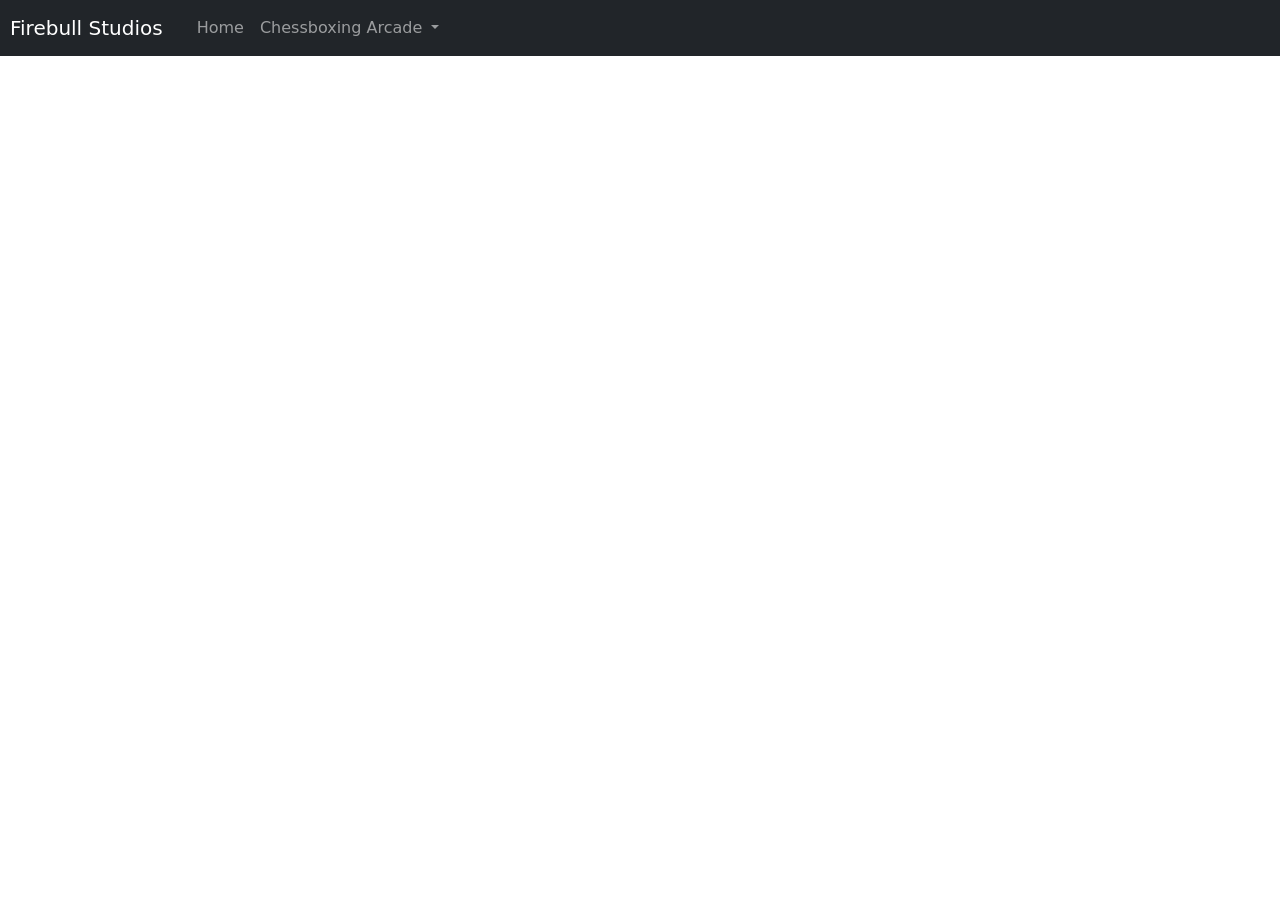
==== chessBoxingArcadePrivacyPolicy.html @ cf8c2b24 "Add empty privacy policy page" ====
<!doctype html>
<html lang="en">
<head>
  <meta charset="utf-8">
  <meta name="viewport" content="width=device-width, initial-scale=1">
  <title>Chessboxing Arcade Privacy Policy</title>
  <link href="https://cdn.jsdelivr.net/npm/bootstrap@5.2.3/dist/css/bootstrap.min.css" rel="stylesheet">
</head>
<body class="fade-in">
  <div id="navbar-container"></div>
  <script src="js/nav.js"></script>
  <script src="https://cdn.jsdelivr.net/npm/bootstrap@5.2.3/dist/js/bootstrap.bundle.min.js"></script>
</body>
</html>
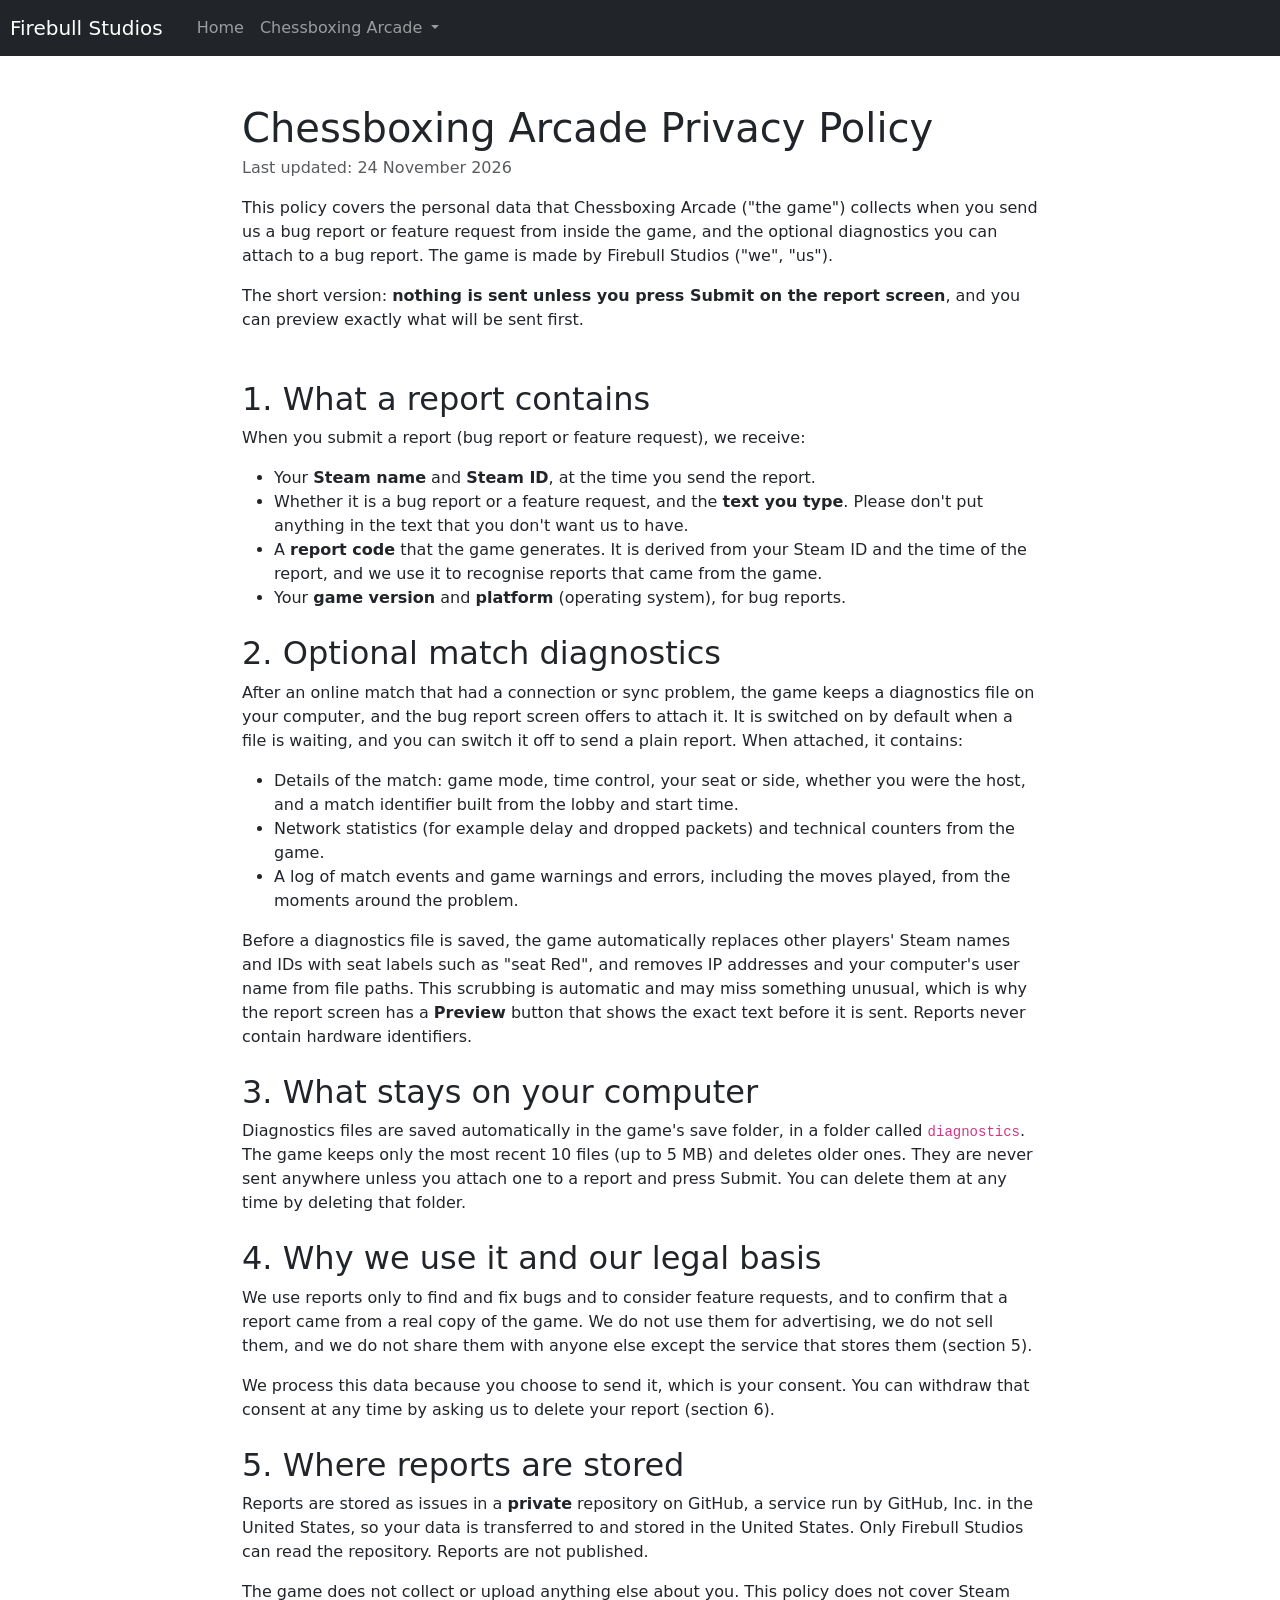
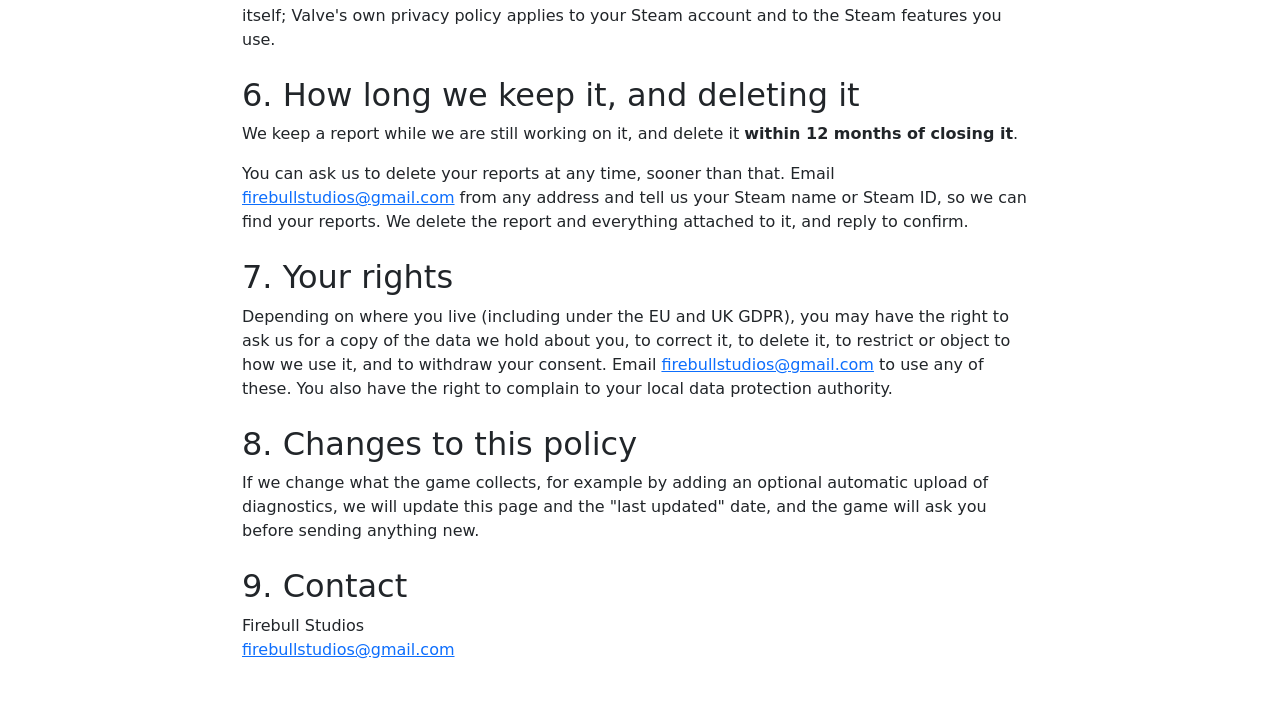
==== commit ccc8031a: "add privacy policy" ====
--- a/chessBoxingArcadePrivacyPolicy.html
+++ b/chessBoxingArcadePrivacyPolicy.html
@@ -8,6 +8,114 @@
 </head>
 <body class="fade-in">
   <div id="navbar-container"></div>
+
+  <main class="container my-5" style="max-width: 820px;">
+    <h1 class="mb-1">Chessboxing Arcade Privacy Policy</h1>
+    <p class="text-muted">Last updated: 24 November 2026</p>
+
+    <p>
+      This policy covers the personal data that Chessboxing Arcade ("the game") collects when you send us a bug report
+      or feature request from inside the game, and the optional diagnostics you can attach to a bug report.
+      The game is made by Firebull Studios ("we", "us").
+    </p>
+    <p>
+      The short version: <strong>nothing is sent unless you press Submit on the report screen</strong>, and you can
+      preview exactly what will be sent first.
+    </p>
+
+    <h2 class="mt-5">1. What a report contains</h2>
+    <p>When you submit a report (bug report or feature request), we receive:</p>
+    <ul>
+      <li>Your <strong>Steam name</strong> and <strong>Steam ID</strong>, at the time you send the report.</li>
+      <li>Whether it is a bug report or a feature request, and the <strong>text you type</strong>. Please don't put
+        anything in the text that you don't want us to have.</li>
+      <li>A <strong>report code</strong> that the game generates. It is derived from your Steam ID and the time of the
+        report, and we use it to recognise reports that came from the game.</li>
+      <li>Your <strong>game version</strong> and <strong>platform</strong> (operating system), for bug reports.</li>
+    </ul>
+
+    <h2 class="mt-4">2. Optional match diagnostics</h2>
+    <p>
+      After an online match that had a connection or sync problem, the game keeps a diagnostics file on your computer,
+      and the bug report screen offers to attach it. It is switched on by default when a file is waiting, and you can
+      switch it off to send a plain report. When attached, it contains:
+    </p>
+    <ul>
+      <li>Details of the match: game mode, time control, your seat or side, whether you were the host, and a match
+        identifier built from the lobby and start time.</li>
+      <li>Network statistics (for example delay and dropped packets) and technical counters from the game.</li>
+      <li>A log of match events and game warnings and errors, including the moves played, from the moments around the
+        problem.</li>
+    </ul>
+    <p>
+      Before a diagnostics file is saved, the game automatically replaces other players' Steam names and IDs with
+      seat labels such as "seat Red", and removes IP addresses and your computer's user name from file paths. This
+      scrubbing is automatic and may miss something unusual, which is why the report screen has a
+      <strong>Preview</strong> button that shows the exact text before it is sent. Reports never contain hardware
+      identifiers.
+    </p>
+
+    <h2 class="mt-4">3. What stays on your computer</h2>
+    <p>
+      Diagnostics files are saved automatically in the game's save folder, in a folder called <code>diagnostics</code>.
+      The game keeps only the most recent 10 files (up to 5 MB) and deletes older ones. They are never sent anywhere
+      unless you attach one to a report and press Submit. You can delete them at any time by deleting that folder.
+    </p>
+
+    <h2 class="mt-4">4. Why we use it and our legal basis</h2>
+    <p>
+      We use reports only to find and fix bugs and to consider feature requests, and to confirm that a report came from
+      a real copy of the game. We do not use them for advertising, we do not sell them, and we do not share them with
+      anyone else except the service that stores them (section 5).
+    </p>
+    <p>
+      We process this data because you choose to send it, which is your consent. You can withdraw that consent at any
+      time by asking us to delete your report (section 6).
+    </p>
+
+    <h2 class="mt-4">5. Where reports are stored</h2>
+    <p>
+      Reports are stored as issues in a <strong>private</strong> repository on GitHub, a service run by GitHub, Inc.
+      in the United States, so your data is transferred to and stored in the United States. Only Firebull Studios can
+      read the repository. Reports are not published.
+    </p>
+    <p>
+      The game does not collect or upload anything else about you. This policy does not cover Steam itself; Valve's
+      own privacy policy applies to your Steam account and to the Steam features you use.
+    </p>
+
+    <h2 class="mt-4">6. How long we keep it, and deleting it</h2>
+    <p>
+      We keep a report while we are still working on it, and delete it <strong>within 12 months of closing it</strong>.
+    </p>
+    <p>
+      You can ask us to delete your reports at any time, sooner than that. Email
+      <a href="mailto:firebullstudios@gmail.com">firebullstudios@gmail.com</a> from any address and tell us your Steam
+      name or Steam ID, so we can find your reports. We delete the report and everything attached to it, and reply
+      to confirm.
+    </p>
+
+    <h2 class="mt-4">7. Your rights</h2>
+    <p>
+      Depending on where you live (including under the EU and UK GDPR), you may have the right to ask us for a copy
+      of the data we hold about you, to correct it, to delete it, to restrict or object to how we use it, and to
+      withdraw your consent. Email <a href="mailto:firebullstudios@gmail.com">firebullstudios@gmail.com</a> to use any
+      of these. You also have the right to complain to your local data protection authority.
+    </p>
+
+    <h2 class="mt-4">8. Changes to this policy</h2>
+    <p>
+      If we change what the game collects, for example by adding an optional automatic upload of diagnostics, we will
+      update this page and the "last updated" date, and the game will ask you before sending anything new.
+    </p>
+
+    <h2 class="mt-4">9. Contact</h2>
+    <p>
+      Firebull Studios<br>
+      <a href="mailto:firebullstudios@gmail.com">firebullstudios@gmail.com</a>
+    </p>
+  </main>
+
   <script src="js/nav.js"></script>
   <script src="https://cdn.jsdelivr.net/npm/bootstrap@5.2.3/dist/js/bootstrap.bundle.min.js"></script>
 </body>
